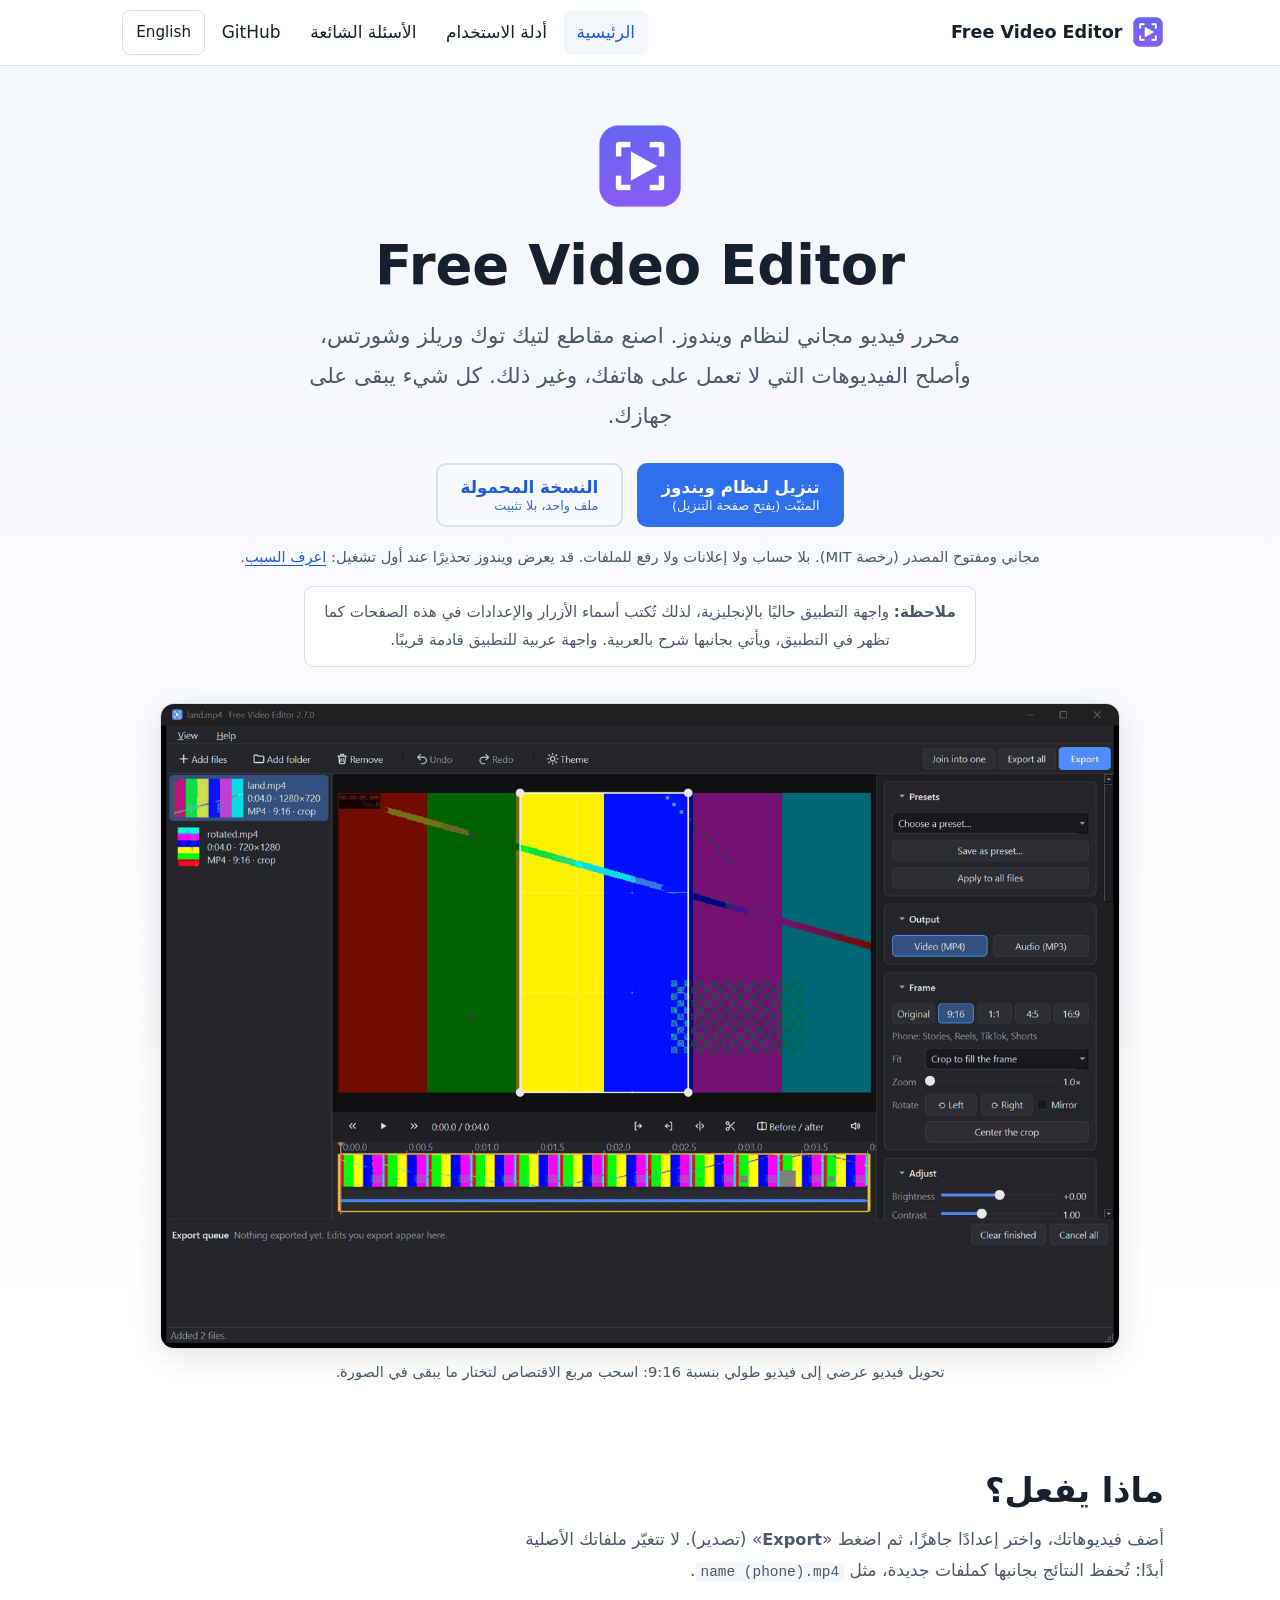
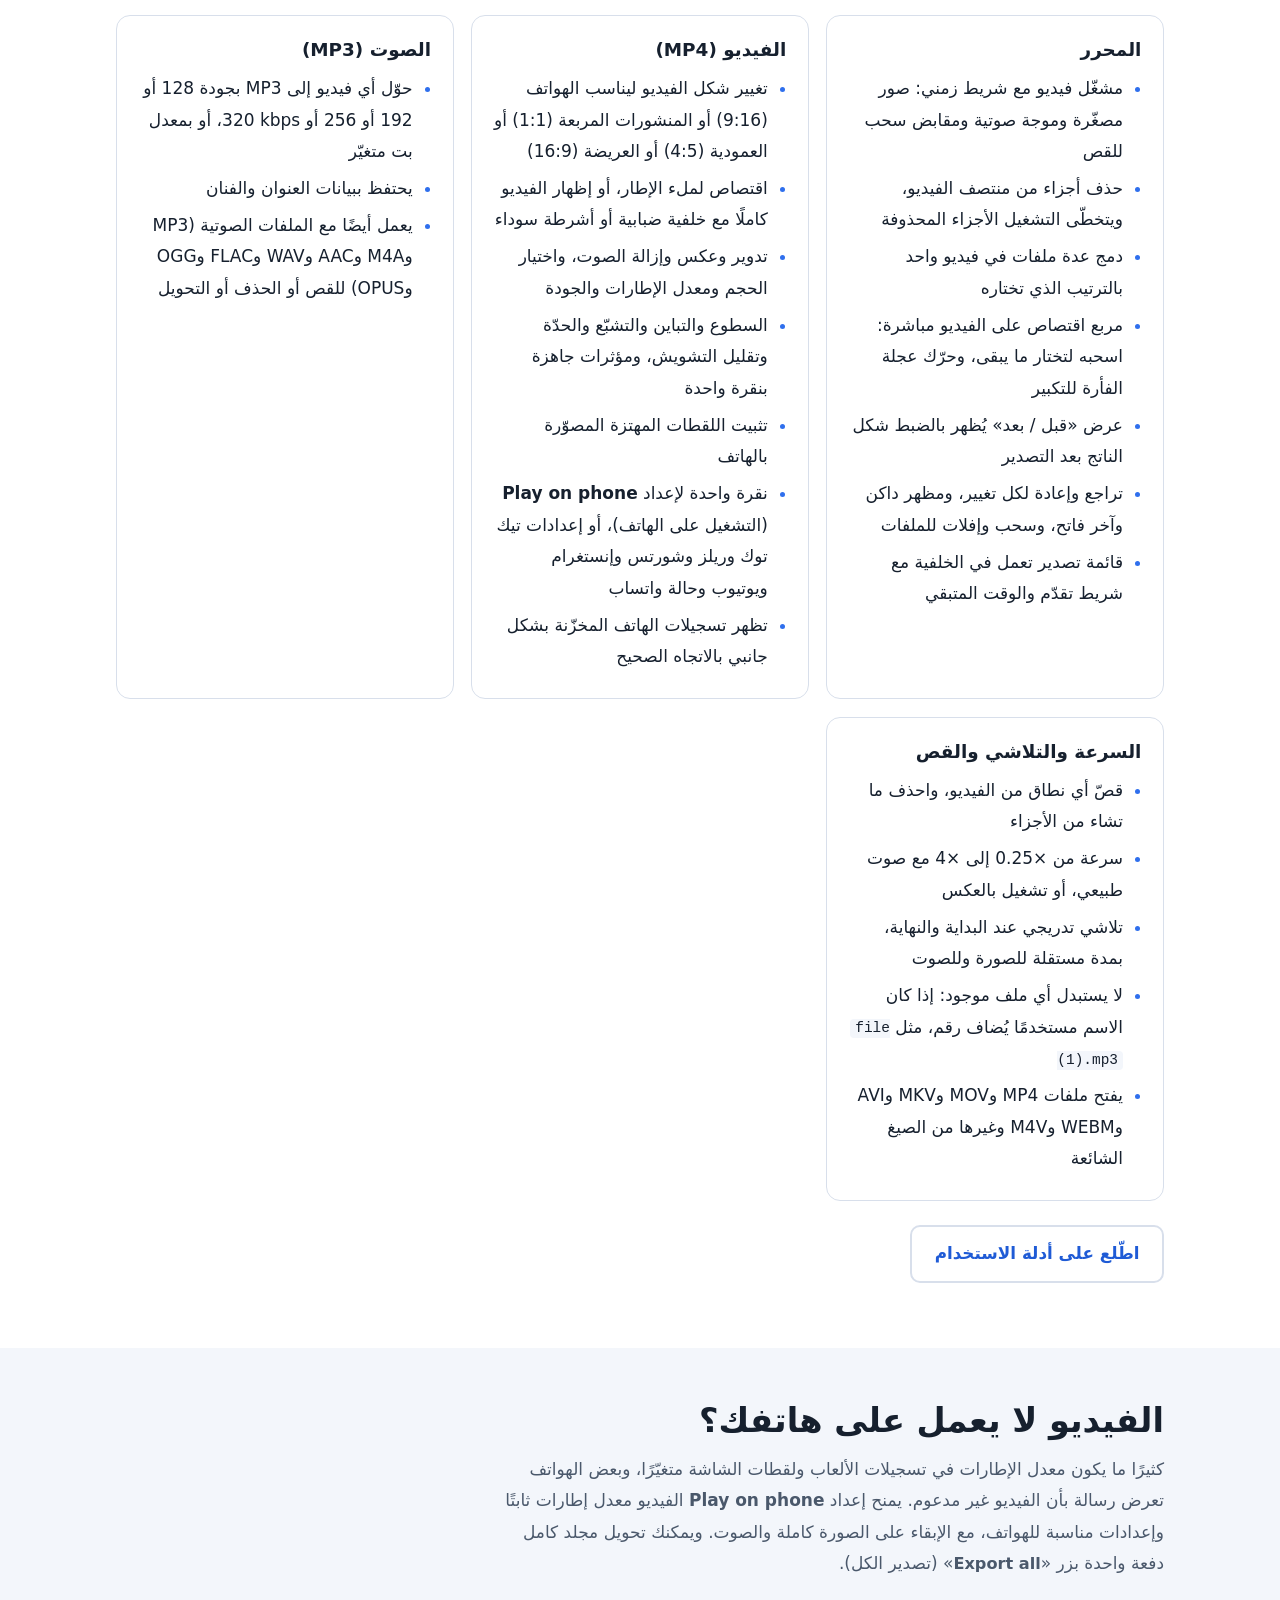
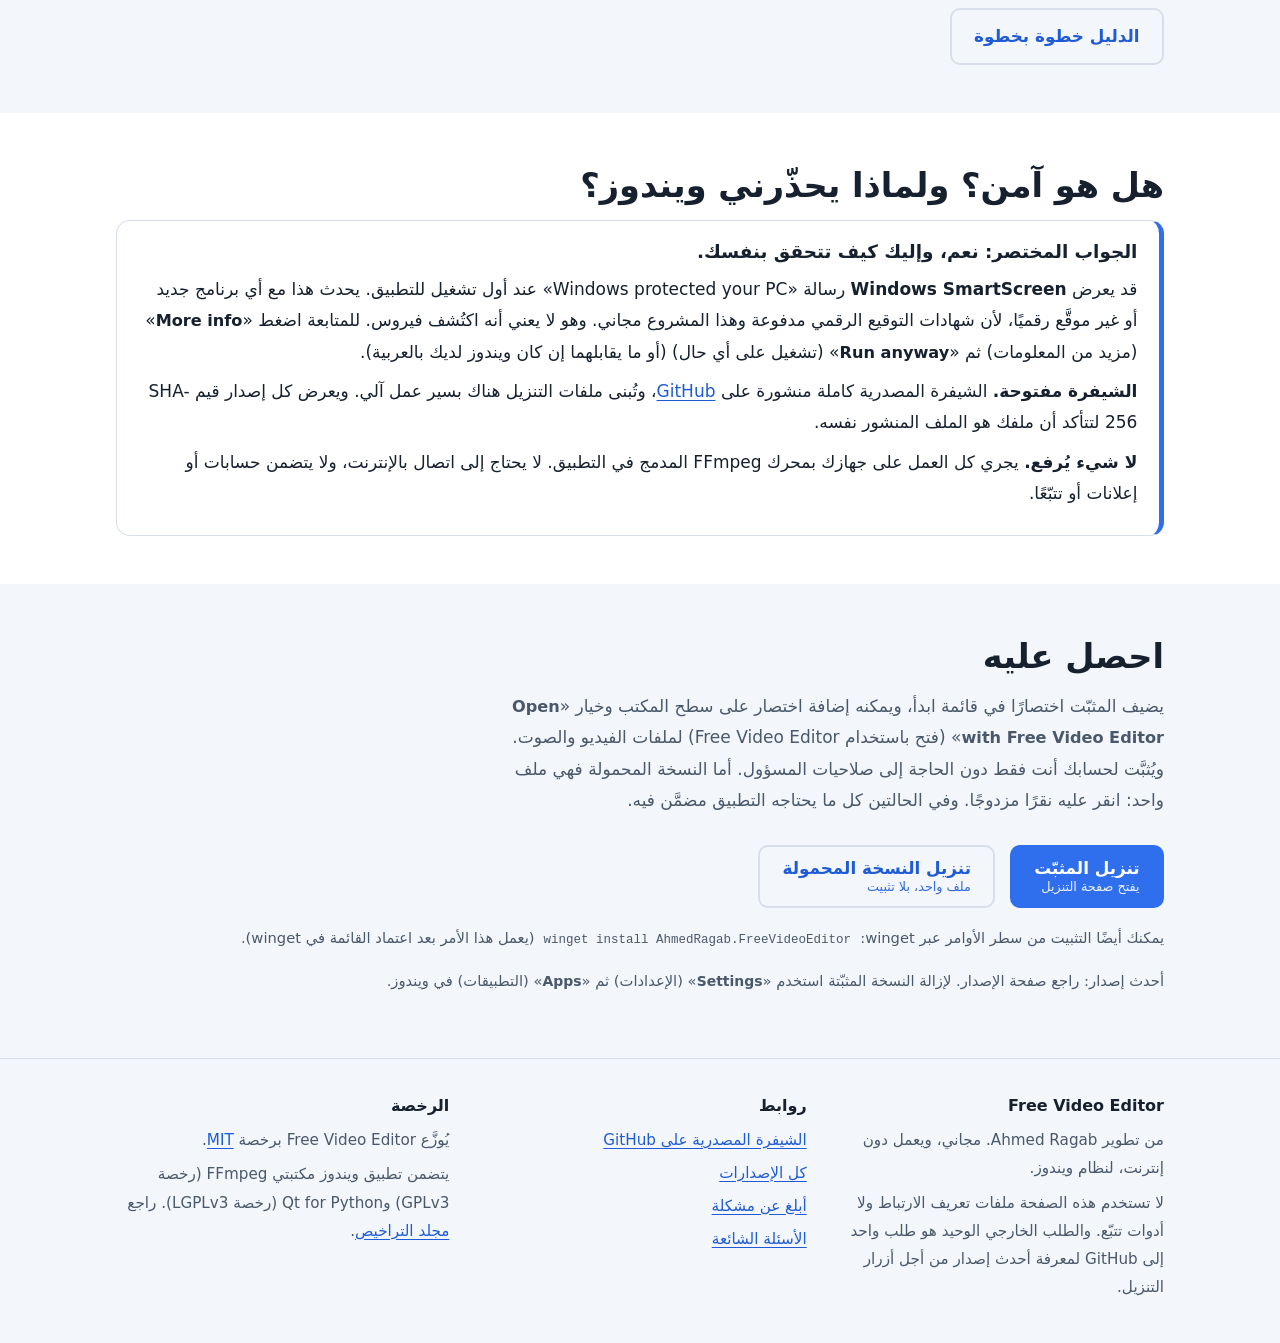
==== site/ar/index.html @ c6974abb "Add an Arabic version of the website and a language switcher" ====
<!doctype html>
<html lang="ar" dir="rtl">
<head>
<meta charset="utf-8">
<meta name="viewport" content="width=device-width, initial-scale=1">
<title>Free Video Editor: محرر فيديو مجاني يعمل دون إنترنت لنظام ويندوز</title>
<meta name="description" content="محرر فيديو مجاني لنظام ويندوز. اصنع مقاطع لتيك توك وريلز وشورتس، وأصلح الفيديوهات التي لا تعمل على هاتفك، وغير ذلك. كل شيء يبقى على جهازك.">
<meta name="theme-color" content="#4f8cff">
<meta property="og:type" content="website">
<meta property="og:locale" content="ar_AR">
<meta property="og:title" content="Free Video Editor">
<meta property="og:description" content="محرر فيديو مجاني لنظام ويندوز. كل شيء يبقى على جهازك.">
<meta property="og:image" content="https://ahmed41022.github.io/free-video-editor/icon-256.png">
<link rel="alternate" hreflang="ar" href="https://ahmed41022.github.io/free-video-editor/ar/">
<link rel="alternate" hreflang="en" href="https://ahmed41022.github.io/free-video-editor/">
<link rel="alternate" hreflang="x-default" href="https://ahmed41022.github.io/free-video-editor/">
<link rel="icon" href="../favicon.ico" sizes="any">
<link rel="icon" type="image/png" sizes="32x32" href="../favicon-32.png">
<link rel="apple-touch-icon" href="../apple-touch-icon.png">
<link rel="stylesheet" href="../style.css">
<script src="../site.js" defer></script>
</head>
<body>
<a class="skip" href="#main">انتقل إلى المحتوى</a>

<header class="site-header">
  <div class="wrap">
    <a class="brand" href="index.html"><img src="../favicon-64.png" alt="" width="32" height="32"> Free Video Editor</a>
    <nav class="nav" aria-label="القائمة الرئيسية">
      <a href="index.html" aria-current="page">الرئيسية</a>
      <a href="guides.html">أدلة الاستخدام</a>
      <a href="faq.html">الأسئلة الشائعة</a>
      <a href="https://github.com/Ahmed41022/free-video-editor">GitHub</a>
      <a class="lang-switch" href="../" hreflang="en" lang="en" dir="ltr">English</a>
    </nav>
  </div>
</header>

<main id="main">
  <div class="hero">
    <div class="wrap">
      <img class="logo" src="../icon-256.png" alt="أيقونة تطبيق Free Video Editor" width="88" height="88">
      <h1>Free Video Editor</h1>
      <p class="lead">محرر فيديو مجاني لنظام ويندوز. اصنع مقاطع لتيك توك وريلز وشورتس، وأصلح الفيديوهات التي لا تعمل على هاتفك، وغير ذلك. كل شيء يبقى على جهازك.</p>
      <div class="cta">
        <a class="btn" id="download" href="https://github.com/Ahmed41022/free-video-editor/releases/latest" data-download="installer">
          <span class="btn-text">تنزيل لنظام ويندوز <small data-note="installer">المثبّت (يفتح صفحة التنزيل)</small></span>
        </a>
        <a class="btn secondary" href="https://github.com/Ahmed41022/free-video-editor/releases/latest/download/FreeVideoEditor.exe">
          <span class="btn-text">النسخة المحمولة <small data-note="portable">ملف واحد، بلا تثبيت</small></span>
        </a>
      </div>
      <p class="fineprint">مجاني ومفتوح المصدر (رخصة MIT). بلا حساب ولا إعلانات ولا رفع للملفات. قد يعرض ويندوز تحذيرًا عند أول تشغيل: <a href="#safe">اعرف السبب</a>.</p>
      <p class="app-note"><b>ملاحظة:</b> واجهة التطبيق حاليًا بالإنجليزية، لذلك تُكتب أسماء الأزرار والإعدادات في هذه الصفحات كما تظهر في التطبيق، ويأتي بجانبها شرح بالعربية. واجهة عربية للتطبيق قادمة قريبًا.</p>

      <figure class="shot">
        <img src="../screenshot.png" width="1334" height="877" alt="نافذة Free Video Editor: قائمة الملفات على اليسار، وفي الوسط فيديو عرضي عليه مربع اقتصاص، وتحته الشريط الزمني، وعلى اليمين إعدادات جاهزة وإعدادات الإخراج والإطار والقص.">
        <figcaption>تحويل فيديو عرضي إلى فيديو طولي بنسبة <span dir="ltr">9:16</span>: اسحب مربع الاقتصاص لتختار ما يبقى في الصورة.</figcaption>
      </figure>
    </div>
  </div>

  <section id="features">
    <div class="wrap">
      <h2>ماذا يفعل؟</h2>
      <p class="section-intro">أضف فيديوهاتك، واختر إعدادًا جاهزًا، ثم اضغط «<b class="ui" lang="en" dir="ltr">Export</b>» (تصدير). لا تتغيّر ملفاتك الأصلية أبدًا: تُحفظ النتائج بجانبها كملفات جديدة، مثل <code dir="ltr">name (phone).mp4</code>.</p>
      <div class="grid">
        <div class="card">
          <h3>المحرر</h3>
          <ul>
            <li>مشغّل فيديو مع شريط زمني: صور مصغّرة وموجة صوتية ومقابض سحب للقص</li>
            <li>حذف أجزاء من منتصف الفيديو، ويتخطّى التشغيل الأجزاء المحذوفة</li>
            <li>دمج عدة ملفات في فيديو واحد بالترتيب الذي تختاره</li>
            <li>مربع اقتصاص على الفيديو مباشرة: اسحبه لتختار ما يبقى، وحرّك عجلة الفأرة للتكبير</li>
            <li>عرض «قبل / بعد» يُظهر بالضبط شكل الناتج بعد التصدير</li>
            <li>تراجع وإعادة لكل تغيير، ومظهر داكن وآخر فاتح، وسحب وإفلات للملفات</li>
            <li>قائمة تصدير تعمل في الخلفية مع شريط تقدّم والوقت المتبقي</li>
          </ul>
        </div>
        <div class="card">
          <h3>الفيديو (MP4)</h3>
          <ul>
            <li>تغيير شكل الفيديو ليناسب الهواتف (<span dir="ltr">9:16</span>) أو المنشورات المربعة (<span dir="ltr">1:1</span>) أو العمودية (<span dir="ltr">4:5</span>) أو العريضة (<span dir="ltr">16:9</span>)</li>
            <li>اقتصاص لملء الإطار، أو إظهار الفيديو كاملًا مع خلفية ضبابية أو أشرطة سوداء</li>
            <li>تدوير وعكس وإزالة الصوت، واختيار الحجم ومعدل الإطارات والجودة</li>
            <li>السطوع والتباين والتشبّع والحدّة وتقليل التشويش، ومؤثرات جاهزة بنقرة واحدة</li>
            <li>تثبيت اللقطات المهتزة المصوّرة بالهاتف</li>
            <li>نقرة واحدة لإعداد <b lang="en" dir="ltr">Play on phone</b> (التشغيل على الهاتف)، أو إعدادات تيك توك وريلز وشورتس وإنستغرام ويوتيوب وحالة واتساب</li>
            <li>تظهر تسجيلات الهاتف المخزّنة بشكل جانبي بالاتجاه الصحيح</li>
          </ul>
        </div>
        <div class="card">
          <h3>الصوت (MP3)</h3>
          <ul>
            <li>حوّل أي فيديو إلى MP3 بجودة <span dir="ltr">128</span> أو <span dir="ltr">192</span> أو <span dir="ltr">256</span> أو <span dir="ltr">320 kbps</span>، أو بمعدل بت متغيّر</li>
            <li>يحتفظ ببيانات العنوان والفنان</li>
            <li>يعمل أيضًا مع الملفات الصوتية (MP3 وM4A وAAC وWAV وFLAC وOGG وOPUS) للقص أو الحذف أو التحويل</li>
          </ul>
        </div>
        <div class="card">
          <h3>السرعة والتلاشي والقص</h3>
          <ul>
            <li>قصّ أي نطاق من الفيديو، واحذف ما تشاء من الأجزاء</li>
            <li>سرعة من <span dir="ltr">0.25×</span> إلى <span dir="ltr">4×</span> مع صوت طبيعي، أو تشغيل بالعكس</li>
            <li>تلاشي تدريجي عند البداية والنهاية، بمدة مستقلة للصورة وللصوت</li>
            <li>لا يستبدل أي ملف موجود: إذا كان الاسم مستخدمًا يُضاف رقم، مثل <code dir="ltr">file (1).mp3</code></li>
            <li>يفتح ملفات MP4 وMOV وMKV وAVI وWEBM وM4V وغيرها من الصيغ الشائعة</li>
          </ul>
        </div>
      </div>
      <p style="margin-block-start:1.5rem"><a class="btn secondary" href="guides.html">اطّلع على أدلة الاستخدام</a></p>
    </div>
  </section>

  <section class="alt" id="phone">
    <div class="wrap">
      <h2>الفيديو لا يعمل على هاتفك؟</h2>
      <p class="section-intro">كثيرًا ما يكون معدل الإطارات في تسجيلات الألعاب ولقطات الشاشة متغيّرًا، وبعض الهواتف تعرض رسالة بأن الفيديو غير مدعوم. يمنح إعداد <b lang="en" dir="ltr">Play on phone</b> الفيديو معدل إطارات ثابتًا وإعدادات مناسبة للهواتف، مع الإبقاء على الصورة كاملة والصوت. ويمكنك تحويل مجلد كامل دفعة واحدة بزر «<b class="ui" lang="en" dir="ltr">Export all</b>» (تصدير الكل).</p>
      <a class="btn secondary" href="guides.html#phone-fix">الدليل خطوة بخطوة</a>
    </div>
  </section>

  <section id="safe">
    <div class="wrap">
      <h2>هل هو آمن؟ ولماذا يحذّرني ويندوز؟</h2>
      <div class="callout">
        <h3>الجواب المختصر: نعم، وإليك كيف تتحقق بنفسك.</h3>
        <p>قد يعرض <b>Windows SmartScreen</b> رسالة «Windows protected your PC» عند أول تشغيل للتطبيق. يحدث هذا مع أي برنامج جديد أو غير موقَّع رقميًا، لأن شهادات التوقيع الرقمي مدفوعة وهذا المشروع مجاني. وهو لا يعني أنه اكتُشف فيروس. للمتابعة اضغط «<b class="ui" lang="en" dir="ltr">More info</b>» (مزيد من المعلومات) ثم «<b class="ui" lang="en" dir="ltr">Run anyway</b>» (تشغيل على أي حال) (أو ما يقابلهما إن كان ويندوز لديك بالعربية).</p>
        <p><b>الشيفرة مفتوحة.</b> الشيفرة المصدرية كاملة منشورة على <a href="https://github.com/Ahmed41022/free-video-editor">GitHub</a>، وتُبنى ملفات التنزيل هناك بسير عمل آلي. ويعرض كل إصدار قيم SHA-256 لتتأكد أن ملفك هو الملف المنشور نفسه.</p>
        <p><b>لا شيء يُرفع.</b> يجري كل العمل على جهازك بمحرك FFmpeg المدمج في التطبيق. لا يحتاج إلى اتصال بالإنترنت، ولا يتضمن حسابات أو إعلانات أو تتبّعًا.</p>
      </div>
    </div>
  </section>

  <section class="alt">
    <div class="wrap">
      <h2>احصل عليه</h2>
      <p class="section-intro">يضيف المثبّت اختصارًا في قائمة ابدأ، ويمكنه إضافة اختصار على سطح المكتب وخيار «<b class="ui" lang="en" dir="ltr">Open with Free Video Editor</b>» (فتح باستخدام Free Video Editor) لملفات الفيديو والصوت. ويُثبَّت لحسابك أنت فقط دون الحاجة إلى صلاحيات المسؤول. أما النسخة المحمولة فهي ملف واحد: انقر عليه نقرًا مزدوجًا. وفي الحالتين كل ما يحتاجه التطبيق مضمَّن فيه.</p>
      <div class="cta" style="justify-content:flex-start">
        <a class="btn" href="https://github.com/Ahmed41022/free-video-editor/releases/latest" data-download="installer">
          <span class="btn-text">تنزيل المثبّت <small data-note="installer">يفتح صفحة التنزيل</small></span>
        </a>
        <a class="btn secondary" href="https://github.com/Ahmed41022/free-video-editor/releases/latest/download/FreeVideoEditor.exe">
          <span class="btn-text">تنزيل النسخة المحمولة <small data-note="portable">ملف واحد، بلا تثبيت</small></span>
        </a>
      </div>
      <p class="fineprint">يمكنك أيضًا التثبيت من سطر الأوامر عبر winget: <code dir="ltr">winget install AhmedRagab.FreeVideoEditor</code> (يعمل هذا الأمر بعد اعتماد القائمة في winget).</p>
      <p class="fineprint">أحدث إصدار: <span data-version dir="ltr">راجع صفحة الإصدار</span>. لإزالة النسخة المثبّتة استخدم «<b class="ui" lang="en" dir="ltr">Settings</b>» (الإعدادات) ثم «<b class="ui" lang="en" dir="ltr">Apps</b>» (التطبيقات) في ويندوز.</p>
    </div>
  </section>
</main>

<footer class="site-footer">
  <div class="wrap">
    <div class="cols">
      <div>
        <h2>Free Video Editor</h2>
        <p>من تطوير Ahmed Ragab. مجاني، ويعمل دون إنترنت، لنظام ويندوز.</p>
        <p>لا تستخدم هذه الصفحة ملفات تعريف الارتباط ولا أدوات تتبّع. والطلب الخارجي الوحيد هو طلب واحد إلى GitHub لمعرفة أحدث إصدار من أجل أزرار التنزيل.</p>
      </div>
      <div>
        <h2>روابط</h2>
        <ul>
          <li><a href="https://github.com/Ahmed41022/free-video-editor">الشيفرة المصدرية على GitHub</a></li>
          <li><a href="https://github.com/Ahmed41022/free-video-editor/releases">كل الإصدارات</a></li>
          <li><a href="https://github.com/Ahmed41022/free-video-editor/issues">أبلغ عن مشكلة</a></li>
          <li><a href="faq.html">الأسئلة الشائعة</a></li>
        </ul>
      </div>
      <div>
        <h2>الرخصة</h2>
        <p>يُوزَّع Free Video Editor برخصة <a href="https://github.com/Ahmed41022/free-video-editor/blob/main/LICENSE">MIT</a>.</p>
        <p>يتضمن تطبيق ويندوز مكتبتي FFmpeg (رخصة GPLv3) وQt for Python (رخصة LGPLv3). راجع <a href="https://github.com/Ahmed41022/free-video-editor/tree/main/licenses">مجلد التراخيص</a>.</p>
      </div>
    </div>
  </div>
</footer>
</body>
</html>
---- site/style.css ----
/* Free Video Editor site. No external fonts or scripts. Logical properties only, so a right-to-left
   (Arabic) version works by setting dir="rtl" on <html>. */

:root {
  --accent: #2f6fed;
  --accent-hover: #2459c4;
  --on-accent: #ffffff;
  --bg: #ffffff;
  --bg-soft: #f3f6fb;
  --surface: #ffffff;
  --text: #16202e;
  --muted: #4a586b;
  --border: #d8dfeb;
  --link: #1f5bd6;
  --focus: #1f5bd6;
  --shadow: 0 8px 30px rgba(22, 32, 46, 0.12);
  --radius: 14px;
  --max: 68rem;
  color-scheme: light;
}

@media (prefers-color-scheme: dark) {
  :root {
    --accent: #4f8cff;
    --accent-hover: #7aa8ff;
    --on-accent: #08111f;
    --bg: #14161c;
    --bg-soft: #1b1e26;
    --surface: #1b1e26;
    --text: #e8ecf3;
    --muted: #a9b3c3;
    --border: #2d323d;
    --link: #7aa8ff;
    --focus: #7aa8ff;
    --shadow: 0 8px 30px rgba(0, 0, 0, 0.5);
    color-scheme: dark;
  }
}

*, *::before, *::after { box-sizing: border-box; }

html { scroll-behavior: smooth; scroll-padding-block-start: 5rem; }
@media (prefers-reduced-motion: reduce) { html { scroll-behavior: auto; } }

body {
  margin: 0;
  background: var(--bg);
  color: var(--text);
  font: 1.0625rem/1.65 system-ui, -apple-system, "Segoe UI", Roboto, "Helvetica Neue", Arial, sans-serif;
  -webkit-text-size-adjust: 100%;
}

img { max-inline-size: 100%; block-size: auto; }

a { color: var(--link); text-underline-offset: 0.18em; }
a:hover { text-decoration-thickness: 2px; }

:focus-visible { outline: 3px solid var(--focus); outline-offset: 3px; border-radius: 4px; }

.skip {
  position: absolute; inset-inline-start: 1rem; inset-block-start: -4rem;
  background: var(--accent); color: var(--on-accent); padding: 0.6rem 1rem; border-radius: 8px;
  z-index: 100; font-weight: 600; text-decoration: none;
}
.skip:focus { inset-block-start: 1rem; }

.wrap { max-inline-size: var(--max); margin-inline: auto; padding-inline: 1.25rem; }

/* Header */
.site-header {
  position: sticky; inset-block-start: 0; z-index: 50;
  background: color-mix(in srgb, var(--bg) 92%, transparent);
  backdrop-filter: blur(8px);
  border-block-end: 1px solid var(--border);
}
.site-header .wrap { display: flex; align-items: center; justify-content: space-between; gap: 1rem; flex-wrap: wrap; padding-block: 0.6rem; }
.brand { display: inline-flex; align-items: center; gap: 0.6rem; font-weight: 700; color: var(--text); text-decoration: none; font-size: 1.1rem; }
.brand img { inline-size: 32px; block-size: 32px; }
.nav { display: flex; align-items: center; gap: 0.25rem; flex-wrap: wrap; }
.nav a { color: var(--text); text-decoration: none; padding: 0.45rem 0.8rem; border-radius: 8px; font-weight: 500; }
.nav a:hover { background: var(--bg-soft); }
.nav a[aria-current="page"] { color: var(--link); background: var(--bg-soft); }

/* Buttons */
.btn {
  display: inline-flex; align-items: center; justify-content: center; gap: 0.5rem;
  min-block-size: 3rem; padding: 0.7rem 1.4rem; border-radius: 10px;
  background: var(--accent); color: var(--on-accent); font-weight: 650; font-size: 1.05rem;
  text-decoration: none; border: 2px solid var(--accent);
}
.btn:hover { background: var(--accent-hover); border-color: var(--accent-hover); text-decoration: none; }
.btn.secondary { background: transparent; color: var(--link); border-color: var(--border); }
.btn.secondary:hover { border-color: var(--accent); background: var(--bg-soft); }
.btn small { display: block; font-weight: 500; font-size: 0.8rem; opacity: 0.9; }
.btn-text { display: flex; flex-direction: column; align-items: flex-start; line-height: 1.25; text-align: start; }

/* Hero */
.hero { padding-block: 3.5rem 2rem; text-align: center; background: linear-gradient(var(--bg-soft), var(--bg)); }
.hero img.logo { inline-size: 88px; block-size: 88px; margin-block-end: 0.5rem; }
.hero h1 { font-size: clamp(2.1rem, 5vw + 0.5rem, 3.4rem); line-height: 1.12; margin: 0.2rem 0 1rem; letter-spacing: -0.02em; }
.hero .lead { font-size: clamp(1.1rem, 1.2vw + 0.9rem, 1.35rem); color: var(--muted); max-inline-size: 42rem; margin: 0 auto 1.75rem; }
.cta { display: flex; justify-content: center; gap: 0.9rem; flex-wrap: wrap; }
.fineprint { color: var(--muted); font-size: 0.92rem; margin-block-start: 1rem; }
.shot { margin: 2.25rem auto 0; max-inline-size: 60rem; }
.shot img { display: block; inline-size: 100%; border-radius: var(--radius); border: 1px solid var(--border); box-shadow: var(--shadow); }
.shot figcaption { color: var(--muted); font-size: 0.92rem; margin-block-start: 0.6rem; }

/* Sections */
section { padding-block: 3rem; }
section.alt { background: var(--bg-soft); }
h1, h2, h3 { line-height: 1.25; }
h2 { font-size: clamp(1.5rem, 2vw + 1rem, 2.1rem); margin: 0 0 0.5rem; letter-spacing: -0.01em; }
h3 { font-size: 1.15rem; margin: 0 0 0.5rem; }
.section-intro { color: var(--muted); max-inline-size: 42rem; margin-block: 0 1.75rem; }

.grid { display: grid; gap: 1.1rem; grid-template-columns: repeat(auto-fit, minmax(17rem, 1fr)); }
.card { background: var(--surface); border: 1px solid var(--border); border-radius: var(--radius); padding: 1.25rem 1.35rem; }
.card h3 { margin-block-end: 0.6rem; }
.card ul { margin: 0; padding-inline-start: 1.15rem; }
.card li { margin-block: 0.35rem; }
.card li::marker { color: var(--accent); }
.card p { margin: 0.3rem 0; }

.callout { background: var(--surface); border: 1px solid var(--border); border-inline-start: 5px solid var(--accent); border-radius: var(--radius); padding: 1.1rem 1.35rem; }
.callout h3 { margin-block-start: 0; }
.callout p { margin-block: 0.5rem; }

/* Guides */
.page-title { padding-block: 2.5rem 1rem; }
.page-title h1 { font-size: clamp(1.9rem, 3.5vw + 0.8rem, 2.8rem); margin: 0 0 0.5rem; letter-spacing: -0.02em; line-height: 1.15; }
.page-title p { color: var(--muted); max-inline-size: 42rem; margin: 0; }
.toc { display: flex; flex-wrap: wrap; gap: 0.5rem; margin-block: 1.25rem 0; padding: 0; list-style: none; }
.toc a { display: inline-block; padding: 0.4rem 0.9rem; border: 1px solid var(--border); border-radius: 999px; text-decoration: none; background: var(--surface); }
.toc a:hover { border-color: var(--accent); }

article.guide { padding-block: 2rem; border-block-start: 1px solid var(--border); }
article.guide:first-of-type { border-block-start: 0; }
article.guide h2 { margin-block-end: 0.4rem; }
article.guide > p.about { color: var(--muted); margin-block: 0 1rem; max-inline-size: 42rem; }
ol.steps { counter-reset: step; list-style: none; margin: 0; padding: 0; display: grid; gap: 0.8rem; max-inline-size: 46rem; }
ol.steps > li { counter-increment: step; position: relative; padding-inline-start: 3rem; }
ol.steps > li::before {
  content: counter(step); position: absolute; inset-inline-start: 0; inset-block-start: 0.1rem;
  inline-size: 2.1rem; block-size: 2.1rem; border-radius: 50%; background: var(--accent); color: var(--on-accent);
  font-weight: 700; display: grid; place-items: center; font-size: 0.95rem;
}
.tip { margin-block-start: 1rem; max-inline-size: 46rem; padding: 0.8rem 1.1rem; background: var(--bg-soft); border-radius: 10px; border-inline-start: 4px solid var(--accent); }
.tip p { margin: 0; }
b.ui, .ui { font-weight: 650; }
kbd {
  font: 0.88em ui-monospace, SFMono-Regular, Consolas, monospace; padding: 0.1em 0.45em;
  border: 1px solid var(--border); border-block-end-width: 2px; border-radius: 5px; background: var(--bg-soft);
}
code { font: 0.9em ui-monospace, SFMono-Regular, Consolas, monospace; background: var(--bg-soft); padding: 0.1em 0.35em; border-radius: 4px; }

/* FAQ */
details { border: 1px solid var(--border); border-radius: var(--radius); background: var(--surface); margin-block: 0.7rem; max-inline-size: 50rem; }
summary { cursor: pointer; padding: 0.95rem 1.2rem; font-weight: 650; list-style-position: inside; border-radius: var(--radius); }
summary:hover { background: var(--bg-soft); }
details[open] > summary { border-end-start-radius: 0; border-end-end-radius: 0; }
details .answer { padding: 0 1.2rem 1rem; }
details .answer p { margin-block: 0.6rem; }

/* Footer */
.site-footer { border-block-start: 1px solid var(--border); background: var(--bg-soft); padding-block: 2.2rem; color: var(--muted); font-size: 0.95rem; }
.site-footer .cols { display: grid; gap: 1.5rem; grid-template-columns: repeat(auto-fit, minmax(14rem, 1fr)); }
.site-footer h2 { font-size: 1rem; color: var(--text); margin-block: 0 0.5rem; letter-spacing: 0; }
.site-footer ul { list-style: none; margin: 0; padding: 0; }
.site-footer li { margin-block: 0.3rem; }
.site-footer p { margin-block: 0.4rem; }

@media (max-width: 40rem) {
  body { font-size: 1rem; }
  .hero { padding-block-start: 2.25rem; }
  section { padding-block: 2.25rem; }
  .cta .btn { inline-size: 100%; }
  .site-header .wrap { justify-content: center; }
}

@media (forced-colors: active) {
  .btn { border: 2px solid ButtonText; }
}

/* Language switcher (English / العربية) */
.nav a.lang-switch { border: 1px solid var(--border); margin-inline-start: 0.4rem; font-size: 0.95rem; }
.nav a.lang-switch:hover { border-color: var(--accent); }
.app-note { margin: 1rem auto 0; max-inline-size: 42rem; padding: 0.7rem 1rem; background: var(--surface); border: 1px solid var(--border); border-radius: 10px; font-size: 0.95rem; color: var(--muted); }
.page-title .app-note { margin-inline: 0; }

/* Arabic (right-to-left) pages. Arabic letters join, so letter-spacing must stay at zero. */
html[lang="ar"] body {
  font-family: "Segoe UI", Tahoma, "Noto Naskh Arabic", "Noto Sans Arabic", "Geeza Pro", system-ui, sans-serif;
  line-height: 1.85;
}
html[lang="ar"] * { letter-spacing: 0; }
html[lang="ar"] h1, html[lang="ar"] h2, html[lang="ar"] h3 { line-height: 1.5; }
html[lang="ar"] .hero h1 { line-height: 1.25; }
/* App button names stay in English (the app is English for now); keep them readable inside Arabic text. */
html[lang="ar"] .ui[lang="en"] { font-family: "Segoe UI", system-ui, -apple-system, Roboto, Arial, sans-serif; font-size: 0.95em; }
html[lang="ar"] code, html[lang="ar"] kbd { font-size: 0.85em; }
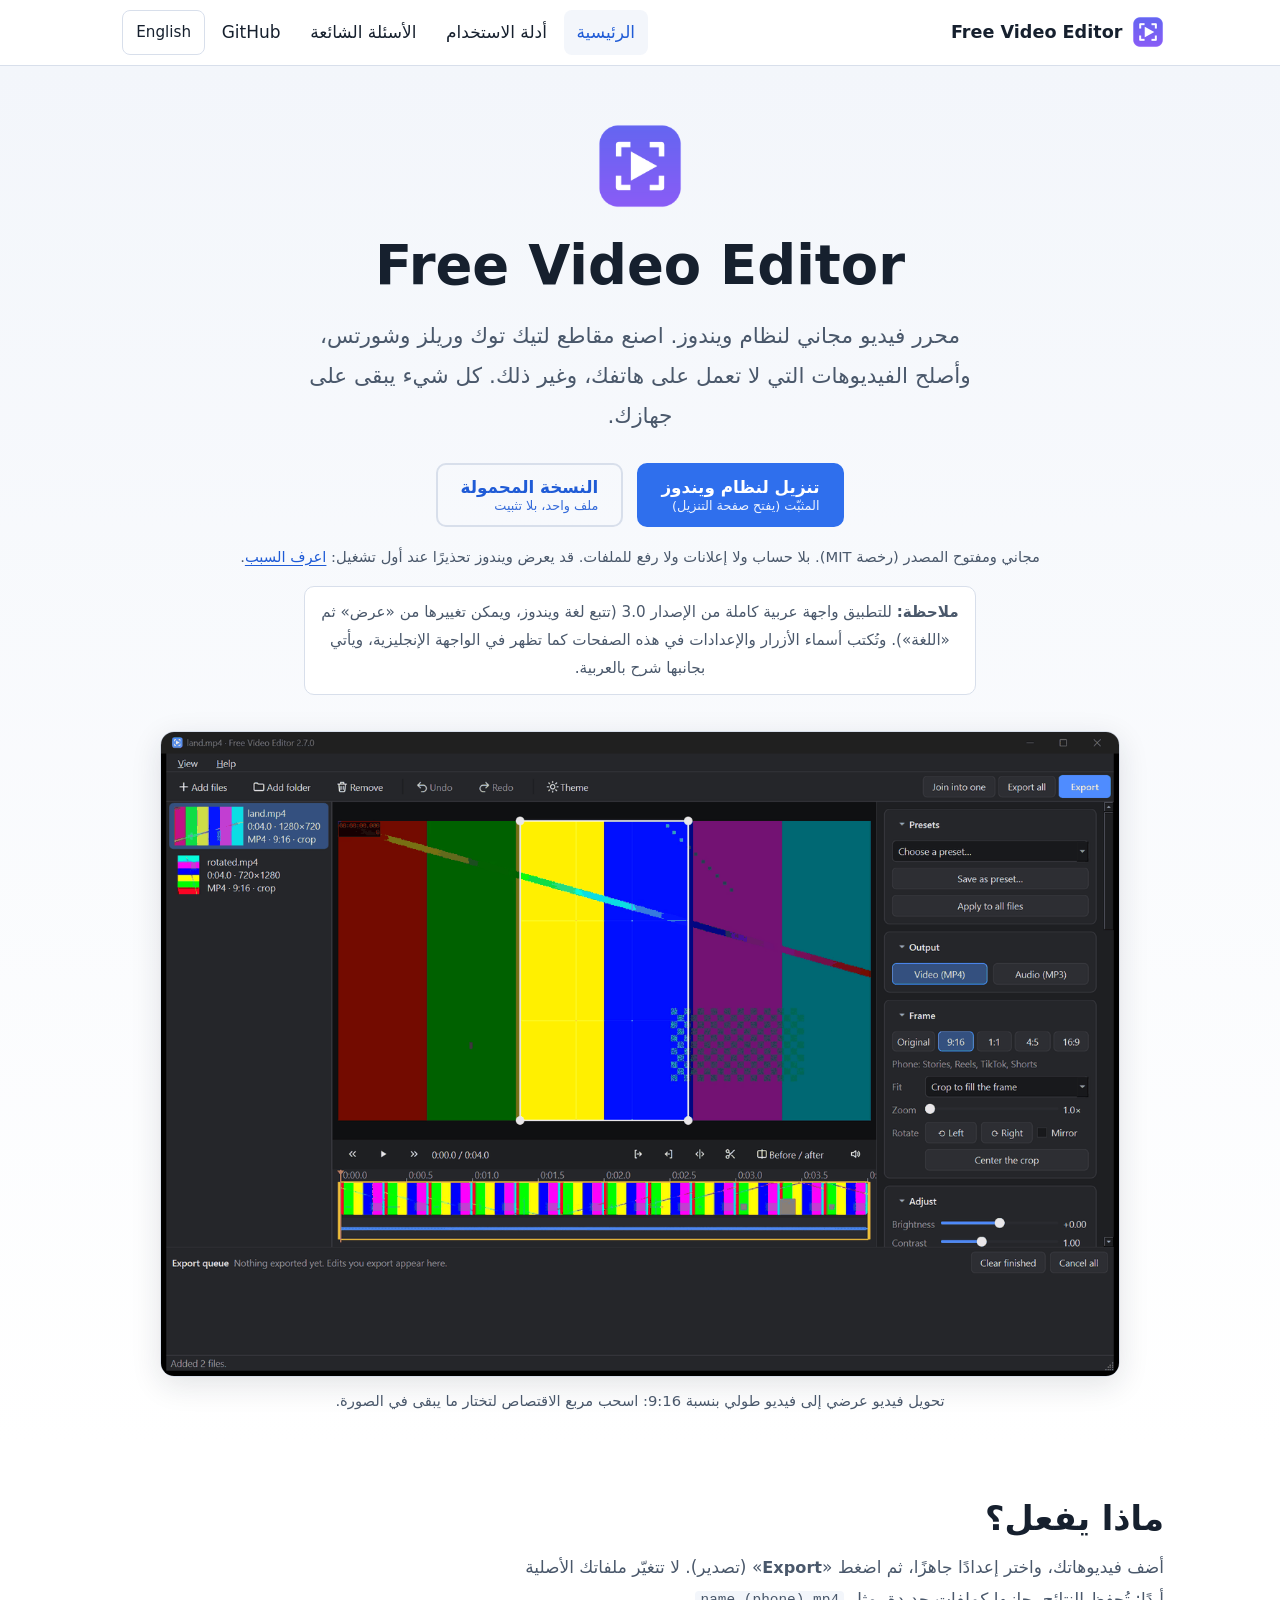
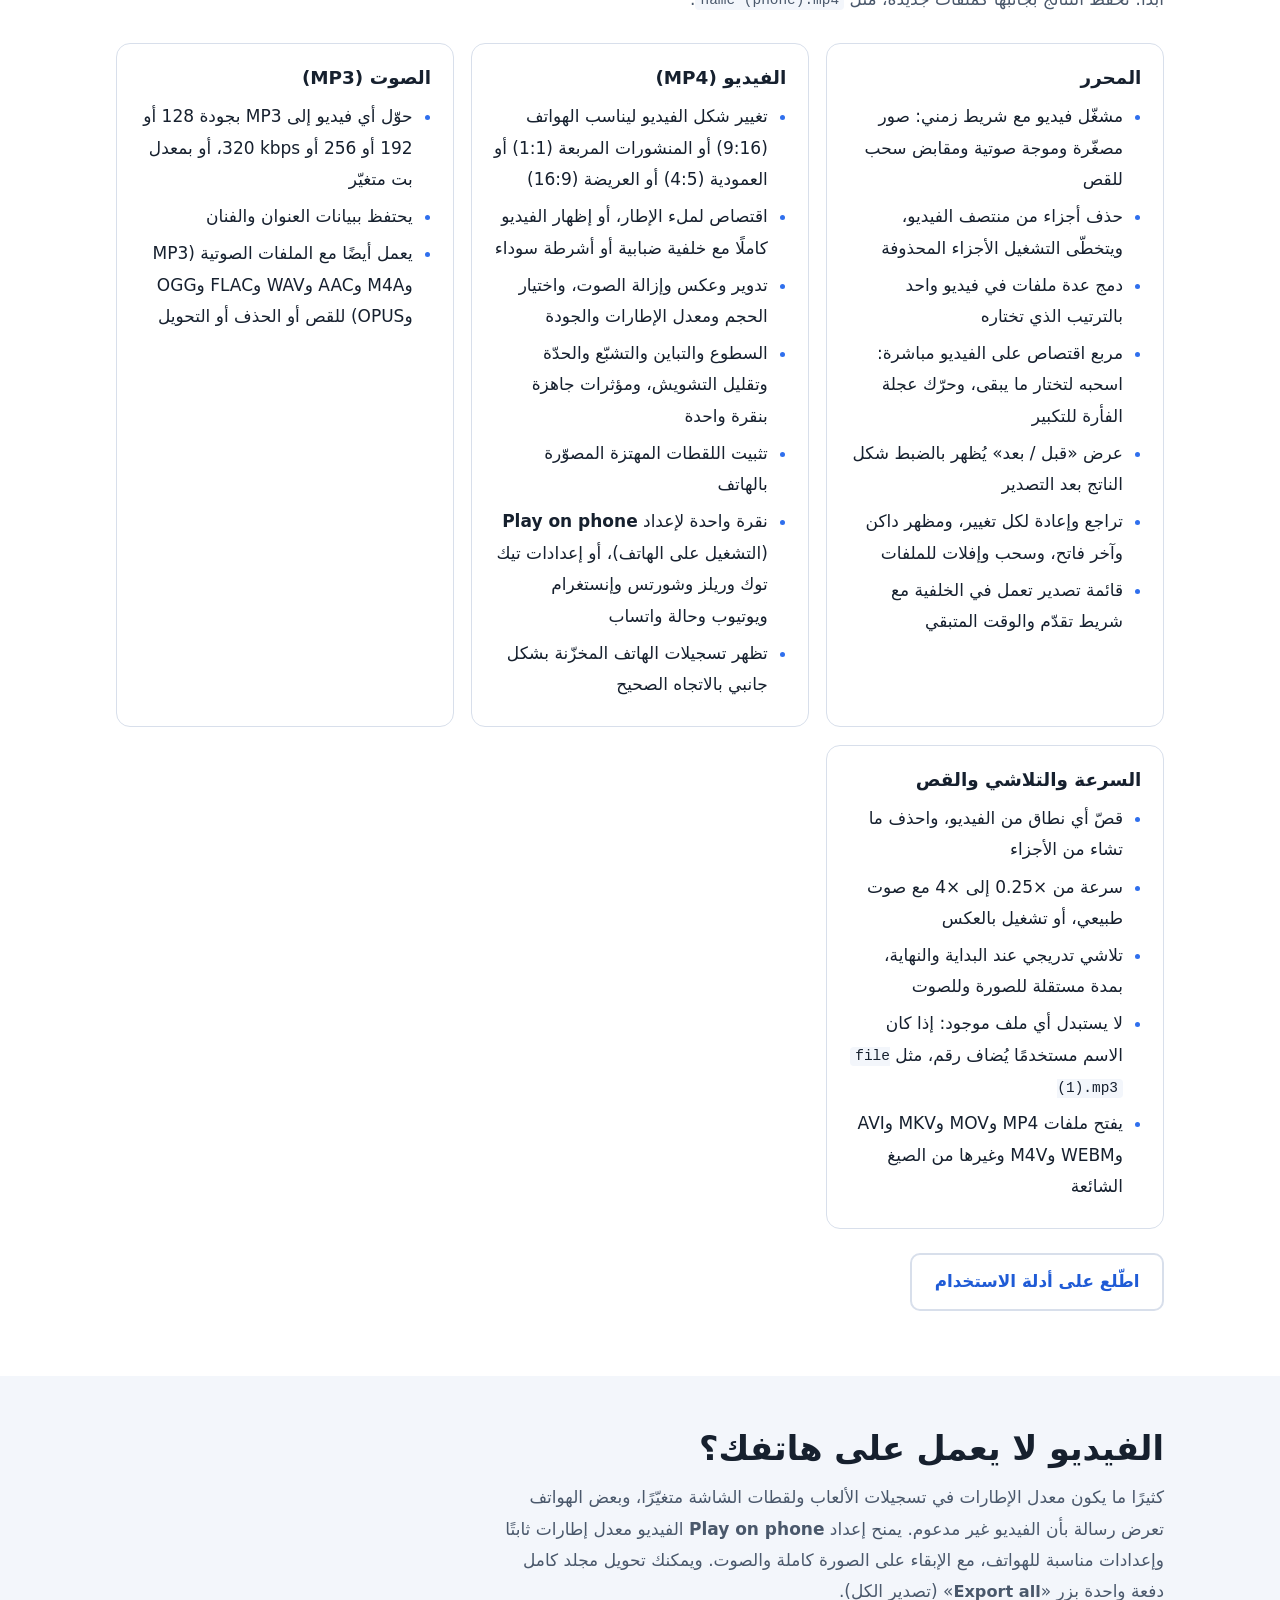
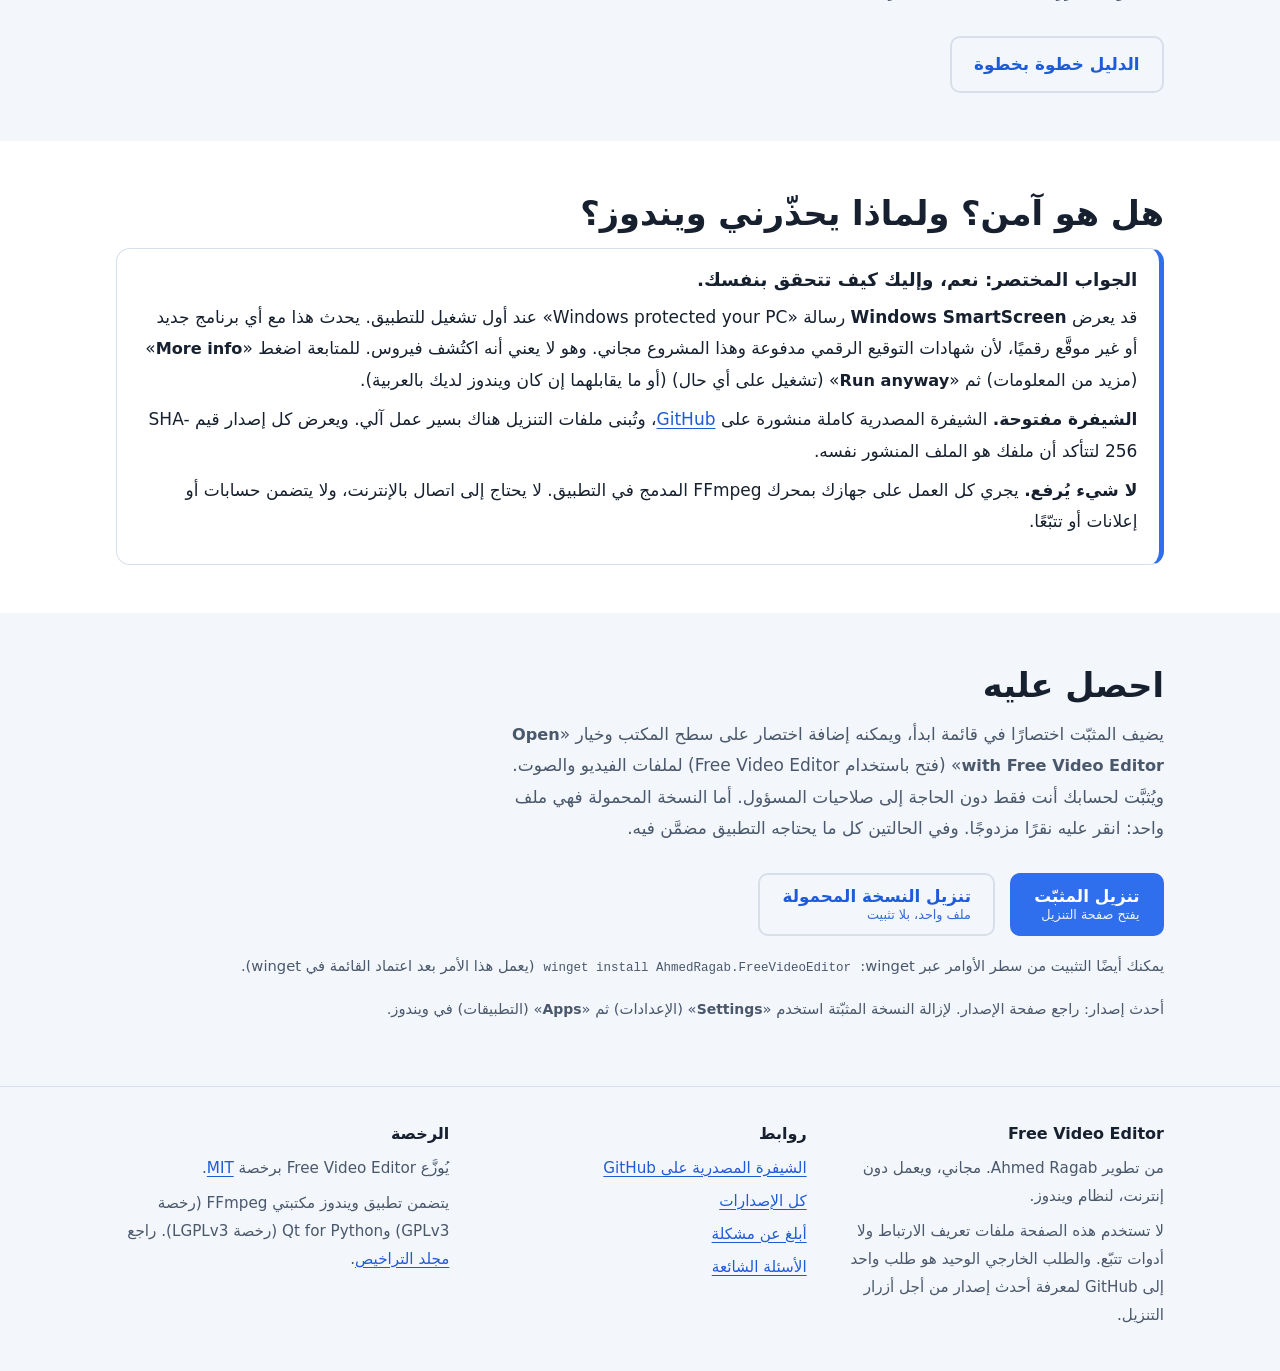
==== commit b1ac628b: "Arabic interface: right-to-left layout, language setting, translations Add video_converter/i18n.py (" ====
--- a/site/ar/index.html
+++ b/site/ar/index.html
@@ -51,7 +51,7 @@
         </a>
       </div>
       <p class="fineprint">مجاني ومفتوح المصدر (رخصة MIT). بلا حساب ولا إعلانات ولا رفع للملفات. قد يعرض ويندوز تحذيرًا عند أول تشغيل: <a href="#safe">اعرف السبب</a>.</p>
-      <p class="app-note"><b>ملاحظة:</b> واجهة التطبيق حاليًا بالإنجليزية، لذلك تُكتب أسماء الأزرار والإعدادات في هذه الصفحات كما تظهر في التطبيق، ويأتي بجانبها شرح بالعربية. واجهة عربية للتطبيق قادمة قريبًا.</p>
+      <p class="app-note"><b>ملاحظة:</b> للتطبيق واجهة عربية كاملة من الإصدار 3.0 (تتبع لغة ويندوز، ويمكن تغييرها من «عرض» ثم «اللغة»). وتُكتب أسماء الأزرار والإعدادات في هذه الصفحات كما تظهر في الواجهة الإنجليزية، ويأتي بجانبها شرح بالعربية.</p>
 
       <figure class="shot">
         <img src="../screenshot.png" width="1334" height="877" alt="نافذة Free Video Editor: قائمة الملفات على اليسار، وفي الوسط فيديو عرضي عليه مربع اقتصاص، وتحته الشريط الزمني، وعلى اليمين إعدادات جاهزة وإعدادات الإخراج والإطار والقص.">
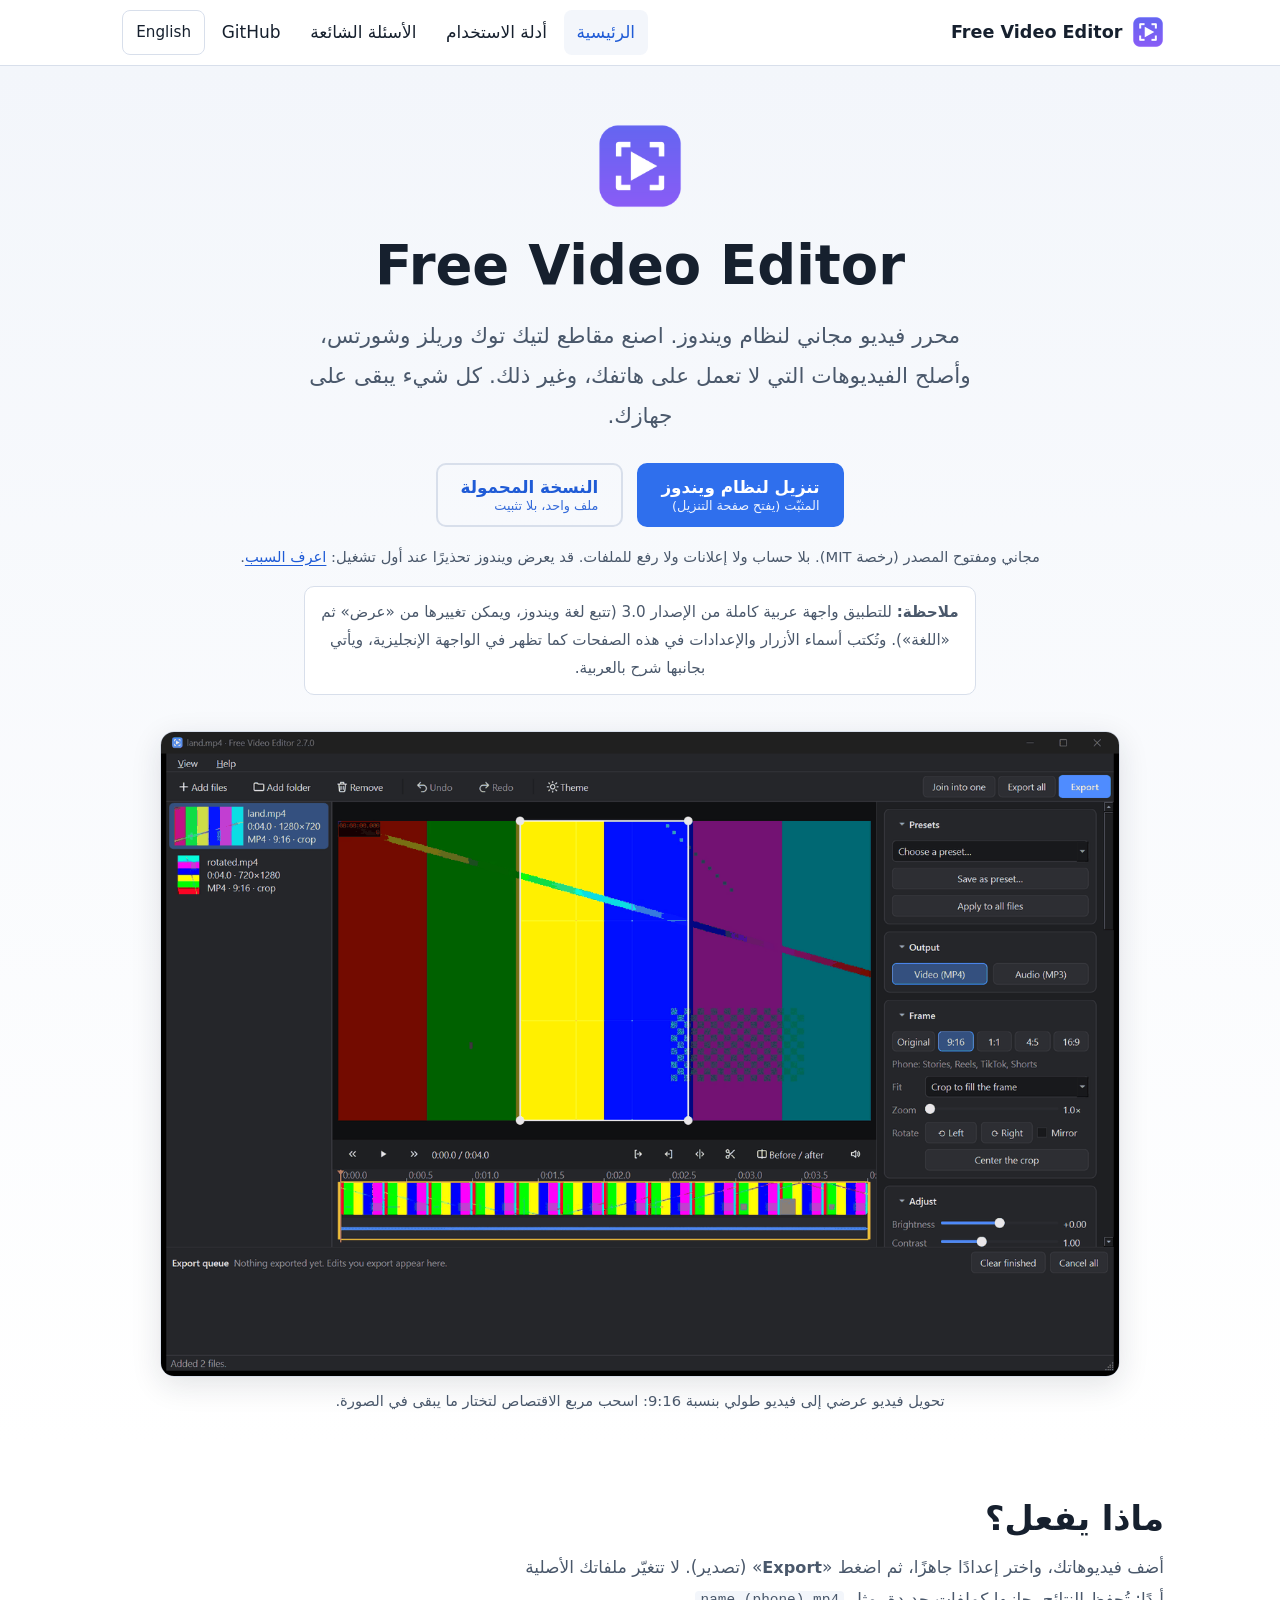
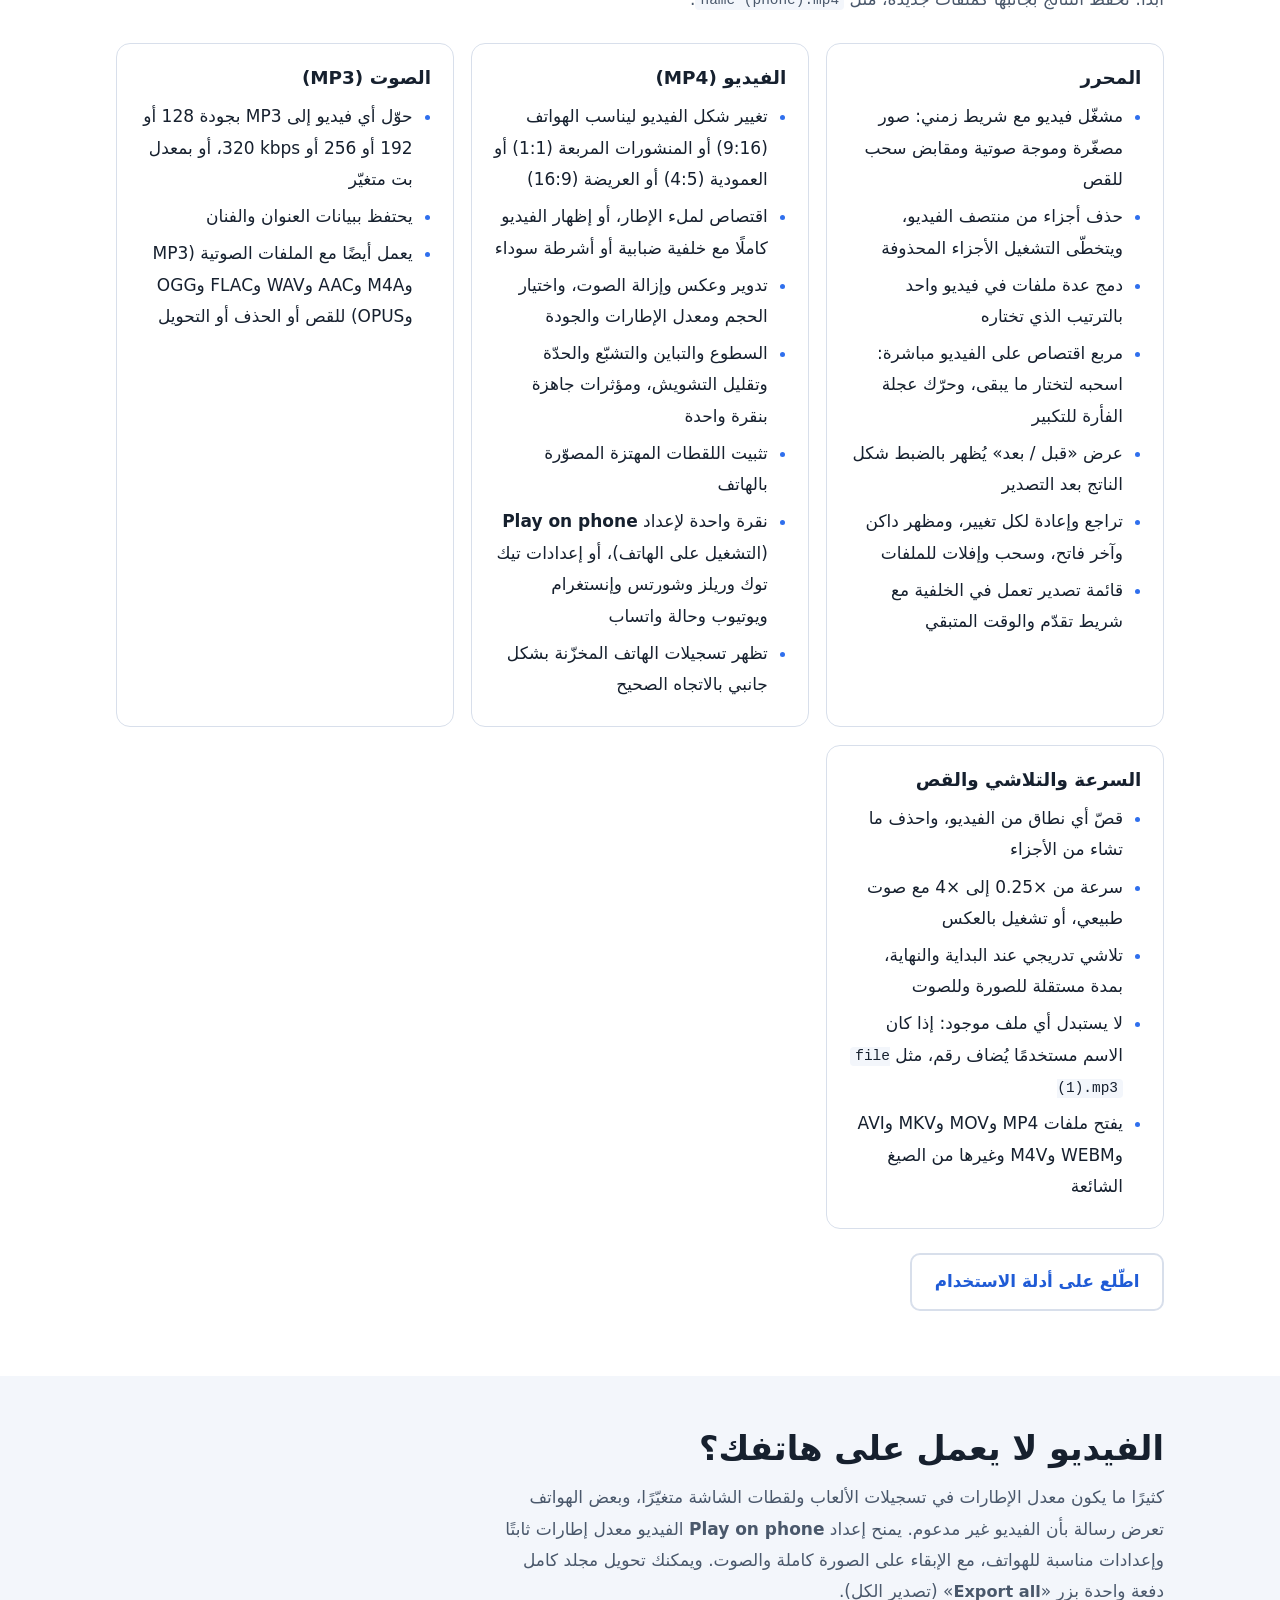
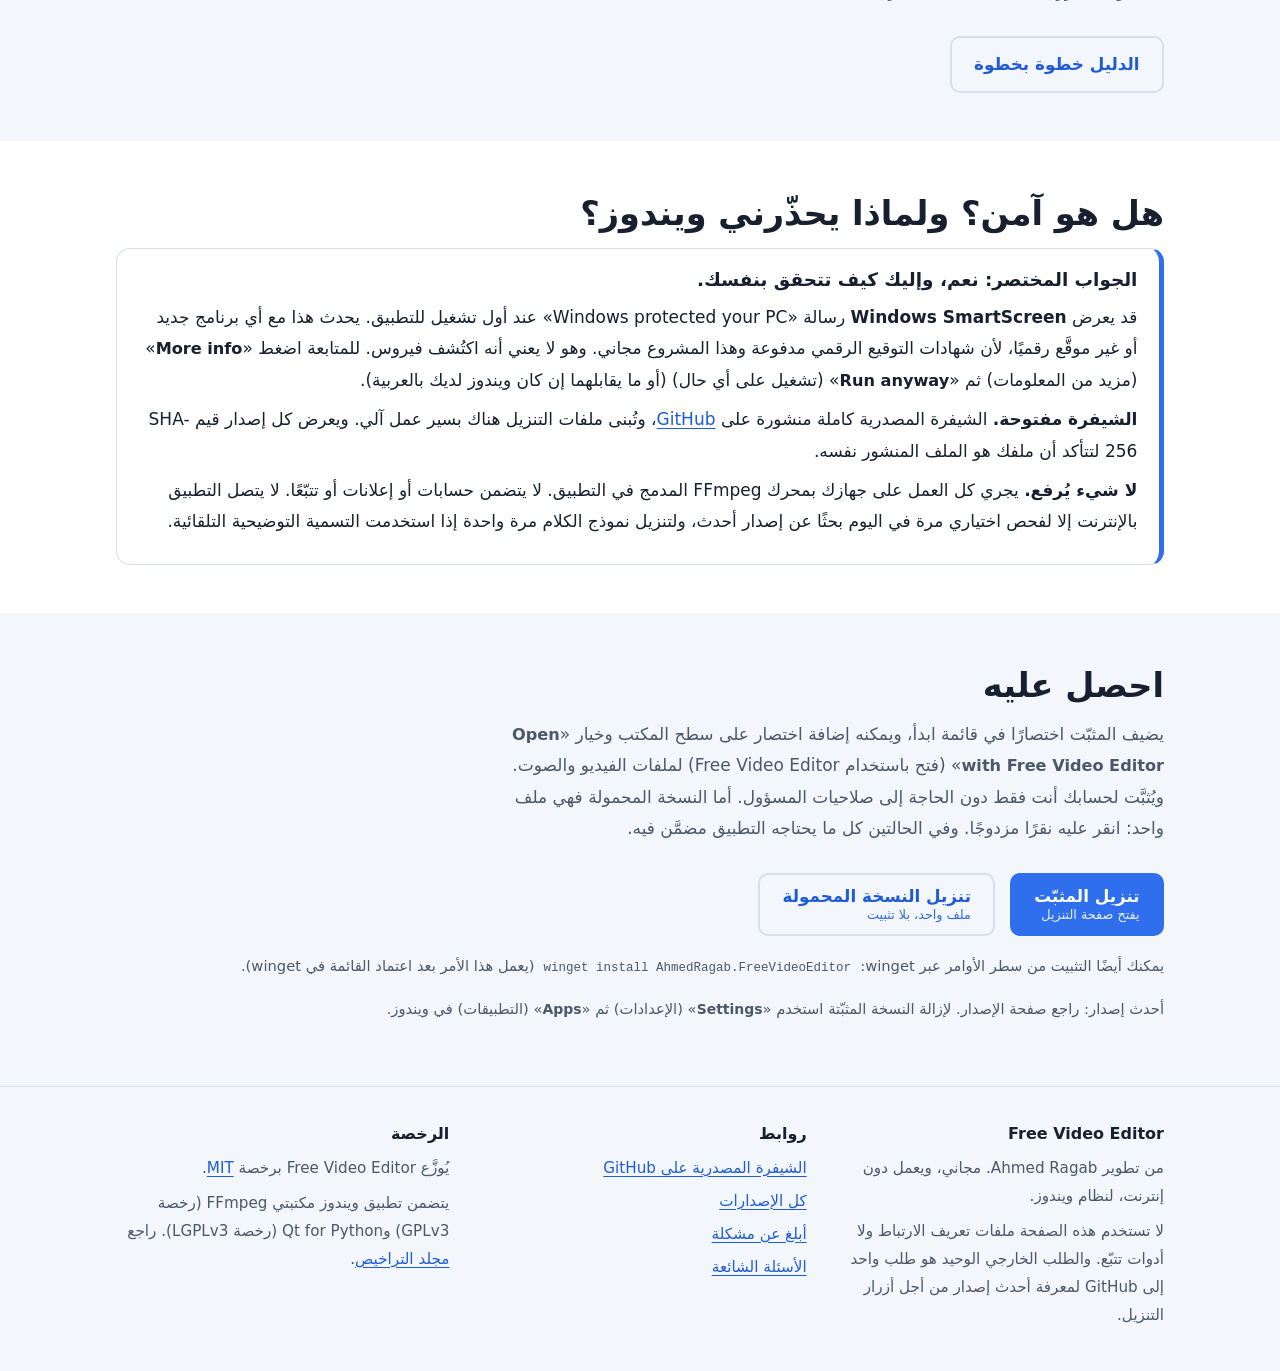
==== commit 792a1568: "Packaging: license compliance, one-folder installer build, CI hardening Add GPL/LGPL texts and accur" ====
--- a/site/ar/index.html
+++ b/site/ar/index.html
@@ -127,7 +127,7 @@
         <h3>الجواب المختصر: نعم، وإليك كيف تتحقق بنفسك.</h3>
         <p>قد يعرض <b>Windows SmartScreen</b> رسالة «Windows protected your PC» عند أول تشغيل للتطبيق. يحدث هذا مع أي برنامج جديد أو غير موقَّع رقميًا، لأن شهادات التوقيع الرقمي مدفوعة وهذا المشروع مجاني. وهو لا يعني أنه اكتُشف فيروس. للمتابعة اضغط «<b class="ui" lang="en" dir="ltr">More info</b>» (مزيد من المعلومات) ثم «<b class="ui" lang="en" dir="ltr">Run anyway</b>» (تشغيل على أي حال) (أو ما يقابلهما إن كان ويندوز لديك بالعربية).</p>
         <p><b>الشيفرة مفتوحة.</b> الشيفرة المصدرية كاملة منشورة على <a href="https://github.com/Ahmed41022/free-video-editor">GitHub</a>، وتُبنى ملفات التنزيل هناك بسير عمل آلي. ويعرض كل إصدار قيم SHA-256 لتتأكد أن ملفك هو الملف المنشور نفسه.</p>
-        <p><b>لا شيء يُرفع.</b> يجري كل العمل على جهازك بمحرك FFmpeg المدمج في التطبيق. لا يحتاج إلى اتصال بالإنترنت، ولا يتضمن حسابات أو إعلانات أو تتبّعًا.</p>
+        <p><b>لا شيء يُرفع.</b> يجري كل العمل على جهازك بمحرك FFmpeg المدمج في التطبيق. لا يتضمن حسابات أو إعلانات أو تتبّعًا. لا يتصل التطبيق بالإنترنت إلا لفحص اختياري مرة في اليوم بحثًا عن إصدار أحدث، ولتنزيل نموذج الكلام مرة واحدة إذا استخدمت التسمية التوضيحية التلقائية.</p>
       </div>
     </div>
   </section>
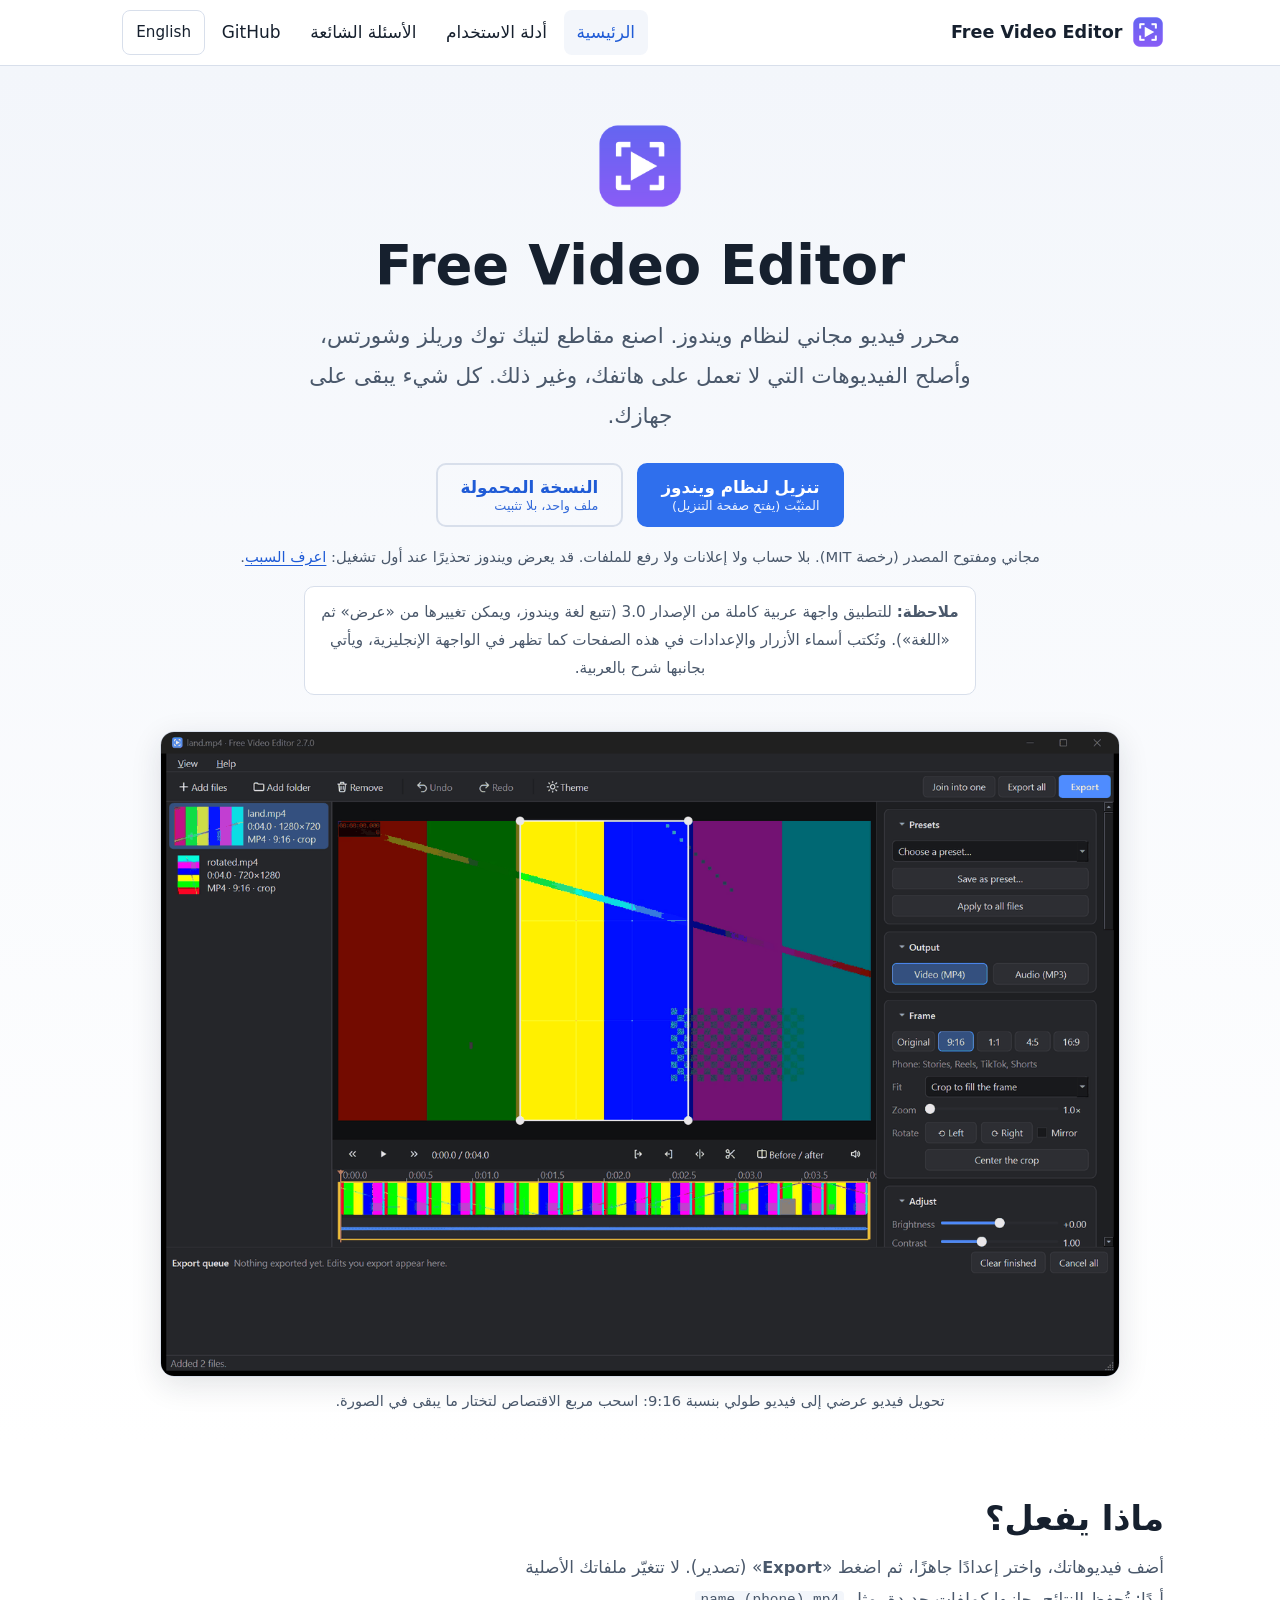
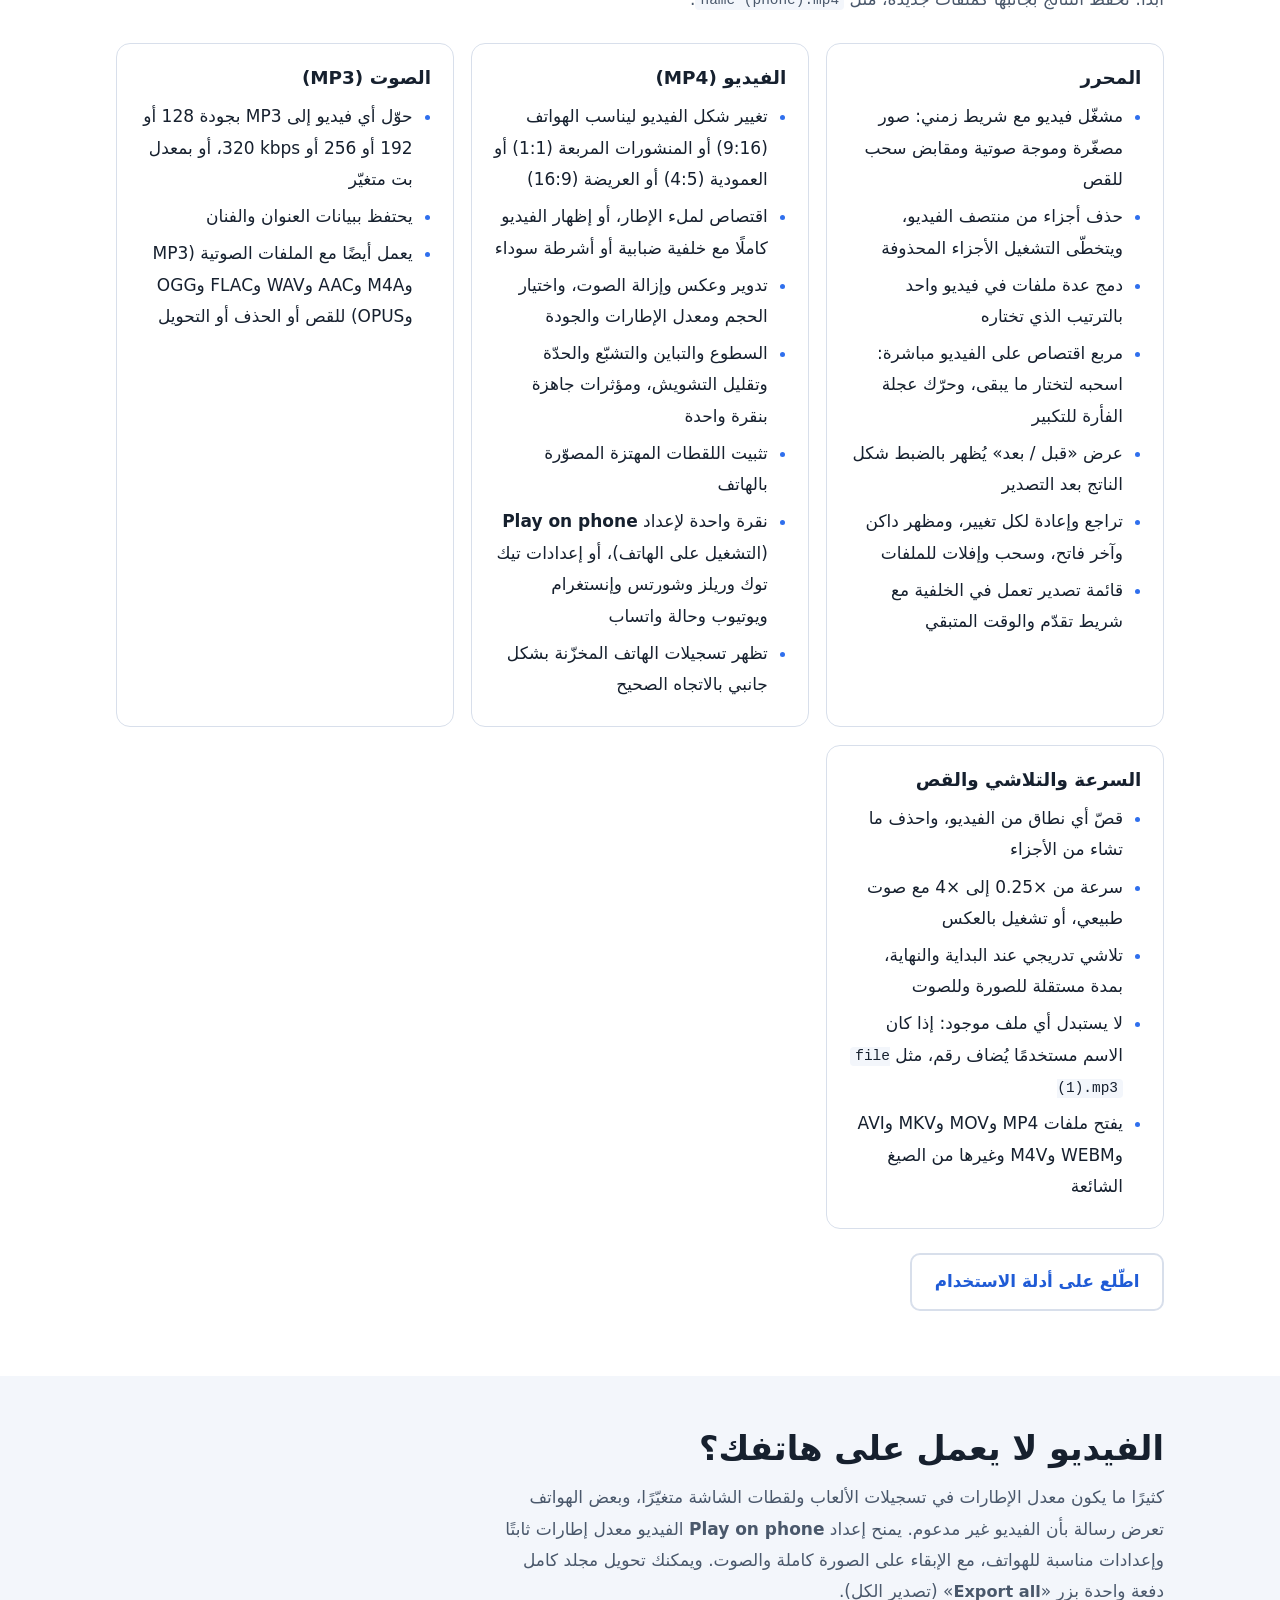
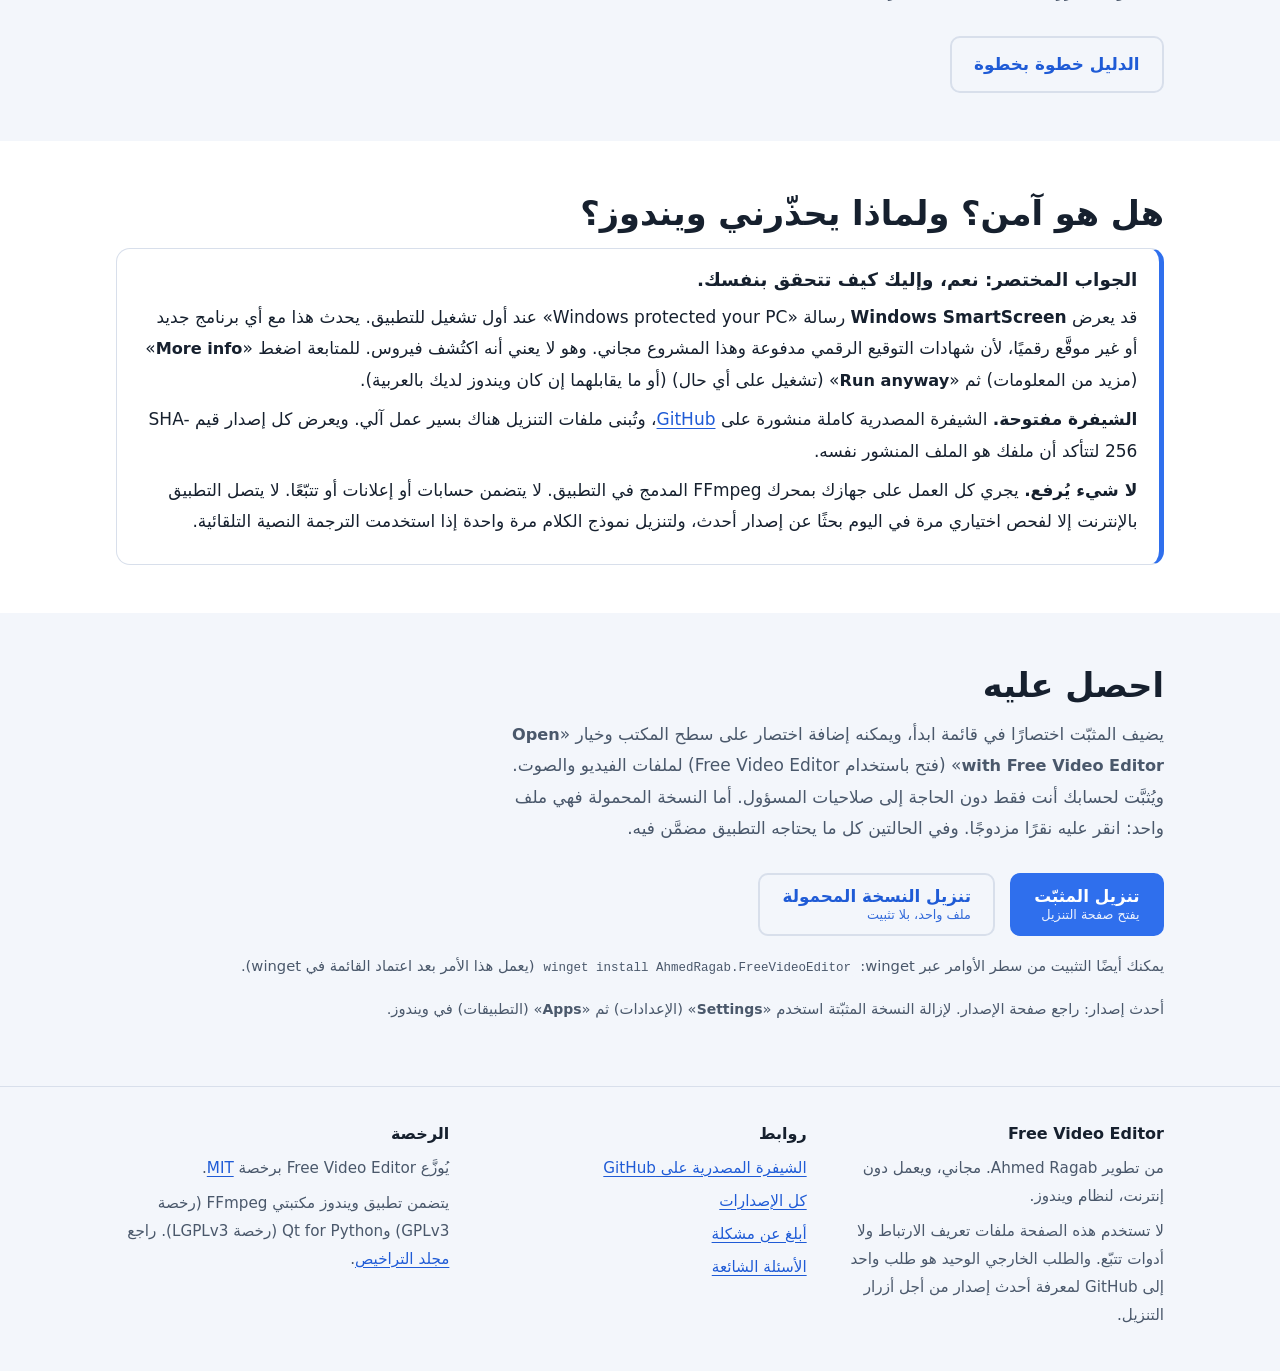
==== commit a1147e62: "About box: link to the third-party licenses; Arabic site wording for captions" ====
--- a/site/ar/index.html
+++ b/site/ar/index.html
@@ -127,7 +127,7 @@
         <h3>الجواب المختصر: نعم، وإليك كيف تتحقق بنفسك.</h3>
         <p>قد يعرض <b>Windows SmartScreen</b> رسالة «Windows protected your PC» عند أول تشغيل للتطبيق. يحدث هذا مع أي برنامج جديد أو غير موقَّع رقميًا، لأن شهادات التوقيع الرقمي مدفوعة وهذا المشروع مجاني. وهو لا يعني أنه اكتُشف فيروس. للمتابعة اضغط «<b class="ui" lang="en" dir="ltr">More info</b>» (مزيد من المعلومات) ثم «<b class="ui" lang="en" dir="ltr">Run anyway</b>» (تشغيل على أي حال) (أو ما يقابلهما إن كان ويندوز لديك بالعربية).</p>
         <p><b>الشيفرة مفتوحة.</b> الشيفرة المصدرية كاملة منشورة على <a href="https://github.com/Ahmed41022/free-video-editor">GitHub</a>، وتُبنى ملفات التنزيل هناك بسير عمل آلي. ويعرض كل إصدار قيم SHA-256 لتتأكد أن ملفك هو الملف المنشور نفسه.</p>
-        <p><b>لا شيء يُرفع.</b> يجري كل العمل على جهازك بمحرك FFmpeg المدمج في التطبيق. لا يتضمن حسابات أو إعلانات أو تتبّعًا. لا يتصل التطبيق بالإنترنت إلا لفحص اختياري مرة في اليوم بحثًا عن إصدار أحدث، ولتنزيل نموذج الكلام مرة واحدة إذا استخدمت التسمية التوضيحية التلقائية.</p>
+        <p><b>لا شيء يُرفع.</b> يجري كل العمل على جهازك بمحرك FFmpeg المدمج في التطبيق. لا يتضمن حسابات أو إعلانات أو تتبّعًا. لا يتصل التطبيق بالإنترنت إلا لفحص اختياري مرة في اليوم بحثًا عن إصدار أحدث، ولتنزيل نموذج الكلام مرة واحدة إذا استخدمت الترجمة النصية التلقائية.</p>
       </div>
     </div>
   </section>
